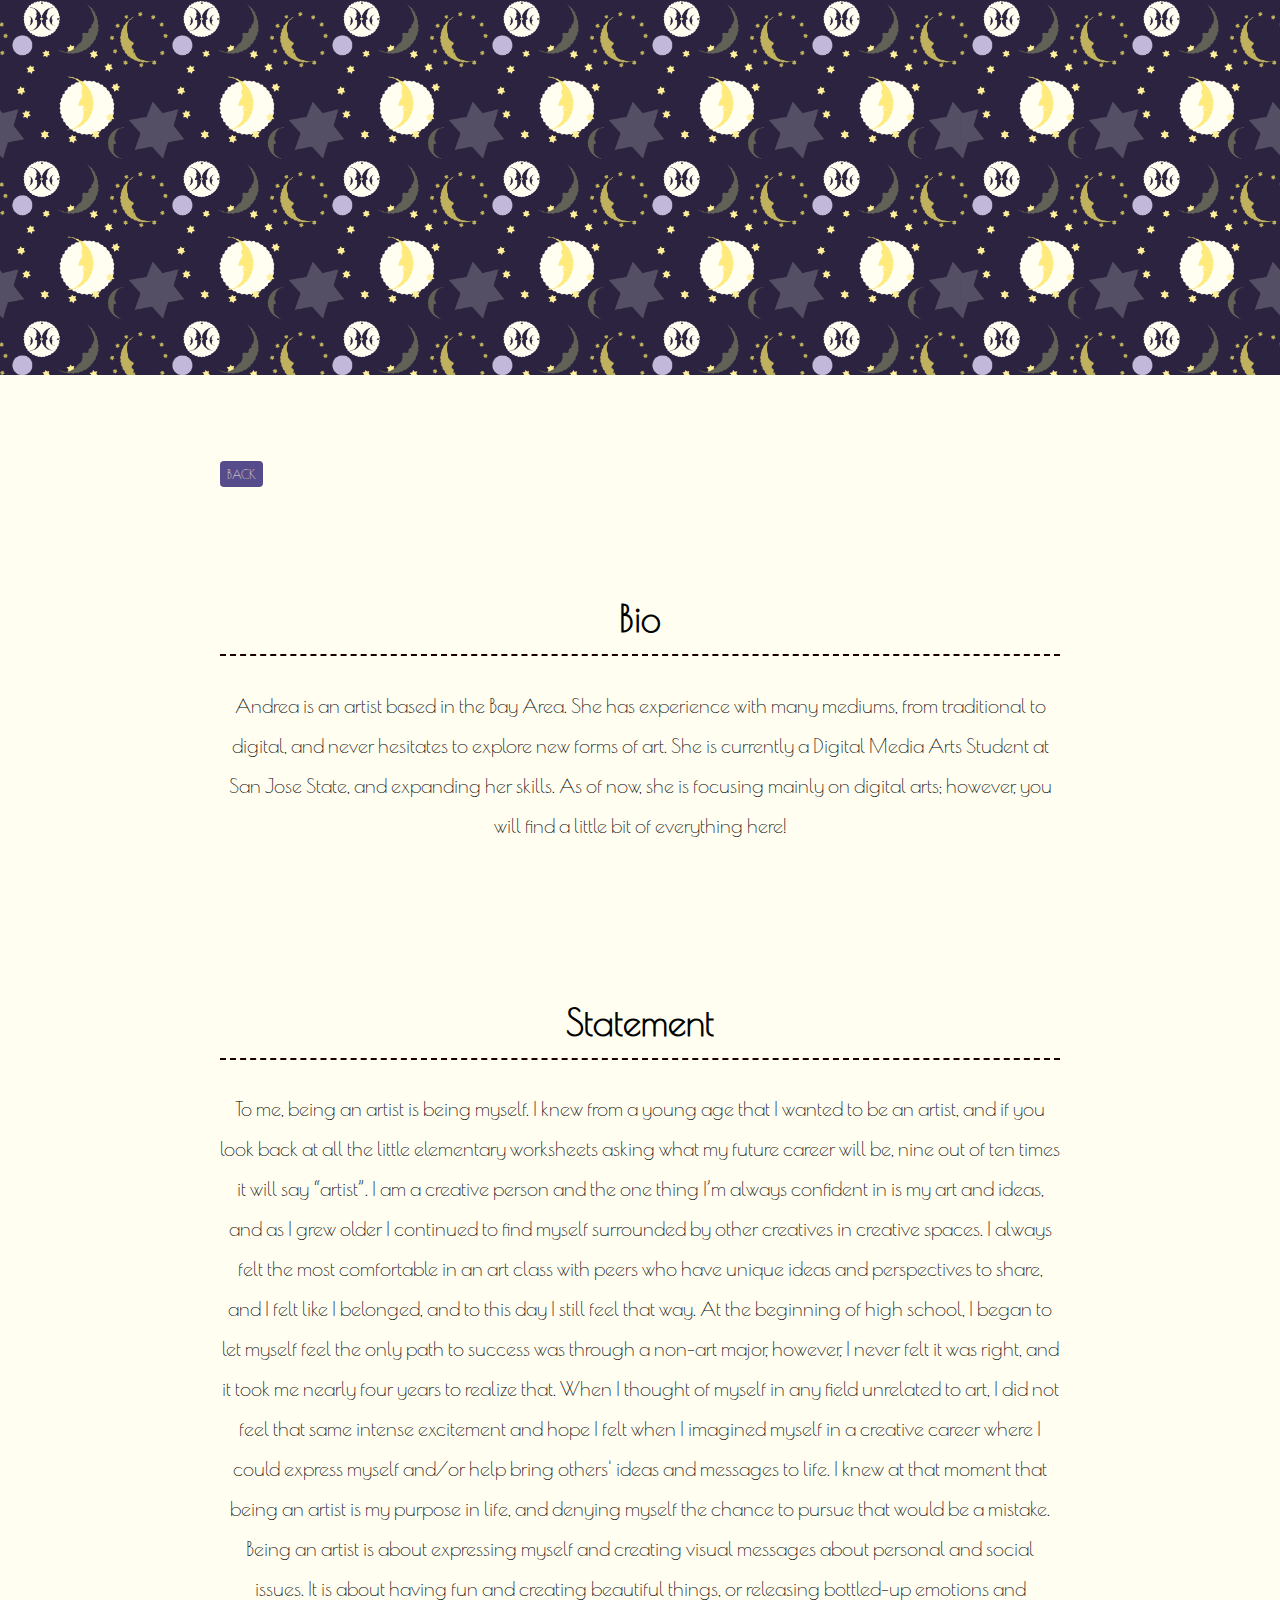
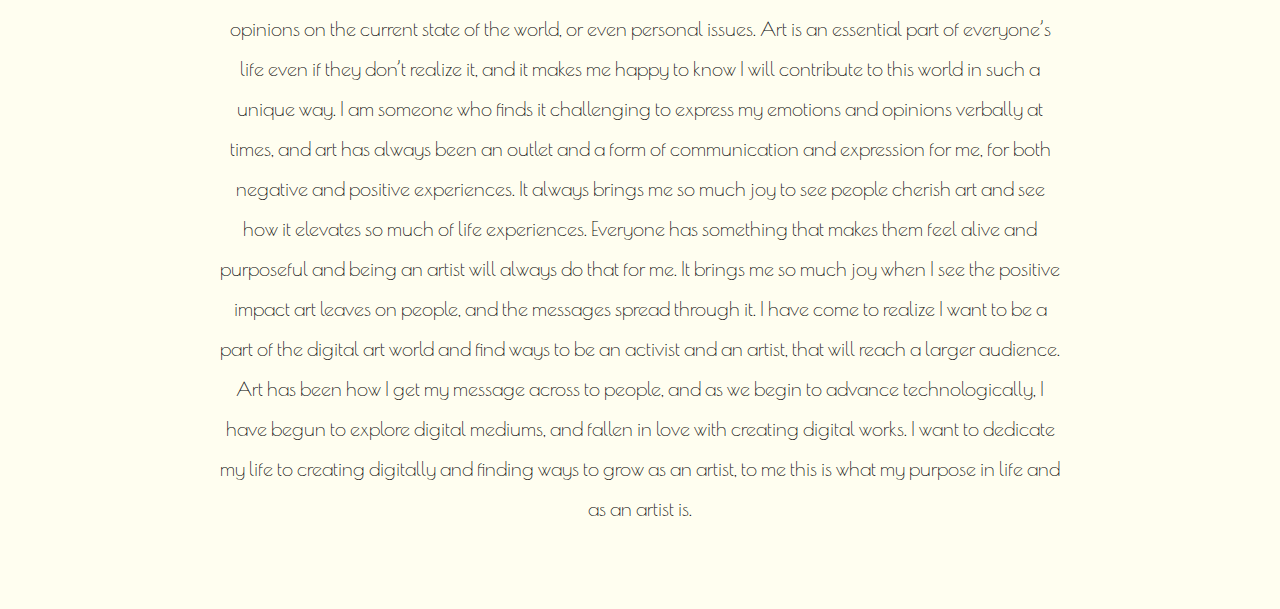
==== artiststatement.html @ 49891856 "update" ====
<!DOCTYPE html>
<html lang="en">
    <head>
        <meta charset="UTF-8">
        <meta name="viewport" content="width=device-width, initial-scale=1">
        <title> Portfolio| Andrea Arellano | Digital Media Arts Student</title>
        <link rel="preconnect" href="https://fonts.googleapis.com">
    <link rel="preconnect" href="https://fonts.gstatic.com" crossorigin>
    <link href="https://fonts.googleapis.com/css2?family=Poiret+One&family=Shippori+Mincho&display=swap" rel="stylesheet">
        <link rel="stylesheet" href="css/styles.css">
      </head>
<body class="resume">

    <header>
        <div class="content-wrapper">
            <h1></h1>
            <h2></h2>
            
            <a href="resume.html" class="btn">Back</a>
        </div>
    </header>

<main class="content-wrapper">
    <section class="resume-section">
        
        
        <h2 style="text-align: center;">Bio</h2>
      

       
        <section style="text-align: center;">
          <p>Andrea is an artist based in the Bay Area. She has experience with many mediums, from traditional to digital, and never hesitates to explore new forms of art. She is currently a Digital Media Arts Student at San Jose State, and expanding her skills. As of now, she is focusing mainly on digital arts; however, you will find a little bit of everything here!
        </p>
         
          </p> 
        </section>


    </main>

    <main class="content-wrapper">
        <section class="resume-section">
            
            
            <h2 style="text-align: center;">Statement</h2>
          
    
           
            <section style="text-align: center;">
              <p>To me, being an artist is being myself. I knew from a young age that I wanted to be an artist, and if you look back at all the little elementary worksheets asking what my future career will be, nine out of ten times it will say “artist”. I am a creative person and the one thing I’m always confident in is my art and ideas, and as I grew older I continued to find myself surrounded by other creatives in creative spaces. I always felt the most comfortable in an art class with peers who have unique ideas and perspectives to share, and I felt like I belonged, and to this day I still feel that way. At the beginning of high school, I began to let myself feel the only path to success was through a non-art major, however, I never felt it was right, and it took me nearly four years to realize that. When I thought of myself in any field unrelated to art, I did not feel that same intense excitement and hope I felt when I imagined myself in a creative career where I could express myself and/or help bring others' ideas and messages to life. I knew at that moment that being an artist is my purpose in life, and denying myself the chance to pursue that would be a mistake.
                Being an artist is about expressing myself and creating visual messages about personal and social issues. It is about having fun and creating beautiful things, or releasing bottled-up emotions and opinions on the current state of the world, or even personal issues. Art is an essential part of everyone’s life even if they don’t realize it, and it makes me happy to know I will contribute to this world in such a unique way. I am someone who finds it challenging to express my emotions and opinions verbally at times, and art has always been an outlet and a form of communication and expression for me, for both negative and positive experiences. It always brings me so much joy to see people cherish art and see how it elevates so much of life experiences. Everyone has something that makes them feel alive and purposeful and being an artist will always do that for me. It brings me so much joy when I see the positive impact art leaves on people, and the messages spread through it. 
             I have come to realize I want to be a part of the digital art world and find ways to be an activist and an artist, that will reach a larger audience. Art has been how I get my message across to people, and as we begin to advance technologically, I have begun to explore digital mediums, and fallen in love with creating digital works. I want to dedicate my life to creating digitally and finding ways to grow as an artist, to me this is what my purpose in life and as an artist is.
            
            
            
            </p>
             
              </p> 
            </section>
    
    
        </main>












   
</body>
</html>
---- css/styles.css ----
/*
COLOR PALETTE
Petal Pink #F4E9F3
Pink #FFC9D8
Mushroom #EDE8D5
Blush #D28A8C
White #FFFFFF
Dark Brown #1B0000
*/

/*GLOBAL STYLES
---------------------------------*/

html {
    box-sizing: border-box;
    font-size: 62.5%; /* setting defualt to 10px*/
  }
  *, *:before, *:after {
    box-sizing: inherit;
  }
html, body{
height: 100%;
}

body{
    background:#FFFEF0;
    margin: 0;
    font-family: "Poiret One", sans-serif;
    font-size: 2rem;
    line-height: 2;
}

h1{
    font-size: 7rem;
}

h2{
    font-size: 3.6rem;
}

h3{
    font-size: 2.7rem;
}

/*links*/
a {
color: #1B0000
}
a:hover{
    color: #ede8d5;
    text-decoration: none;
}
footer a {
    color:#ede8d5
}
footer a:hover {
    color:#1B0000;

}

.btn {
background: #564b8b;
color: #EDE8D5;
text-decoration:none;
text-transform: uppercase;
font-size: 1.2rem;
display: inline-block;
padding: 7px;
letter-spacing: .1;
line-height: 1;
border-radius: 4px;
}

.content-wrapper{
    margin: 0 auto;
    padding: 30px;
    max-width: 900px;
}

/*HOME
---------------------------------*/
.home{
    background:url(../images/Pattern01Andrea.png) no-repeat;
    background-size: cover;
    display: flex;
    flex-direction: column;
}

.home .content-wrapper{
 flex: 1 0 auto;
}

.content-bg{
    background: rgba(255, 255, 255, 0.9);
    padding: 30px;
}
@media screen and (max-width:650px){
    .home .content-wrapper {
        padding: 10px;
    }
    .content-bg{
        padding: 20px;
    }
}
/*PROFILE
---------------------------------*/
.project-item{
    margin: 30px 0;
}
.project-item img{
    width: 300px;
}

@media screen and (min-width:860px){
    .project-item{
        display: flow-root;
    }
    project-item img{
        float: left;
        margin-right: 20px;
    }
}
@media screen and (min-width:650px) and (max-width:859px){
    .project-wrapper{
        display: grid;
        grid-template-columns: repeat(2, 1fr);
        column-gap: 20px;
    }
    .project-item img {
        width: 100%;
    }
}
@media screen and (max-width:50px){
    .project-item img{
        width: 100%;
        margin-bottom: 10px;
    }
}

/*RESUME
---------------------------------*/

.resume header::before {
    background:url(../images/Pattern01Andrea.png) center;
    background-size: cover;
    content: "";
    display:block;
    height: 375px;
}
.resume-section{
    margin-bottom: 50px;
}
.resume-section h2 {
    border-bottom: 2px dashed #1B0000; 

}
.download-link {
    position:fixed;
    top: 5px;
    left: 5px;
    font-size: 1.5rem;

}
/*WORK EXPERIENCE
---------------------------------*/
.work-item{
    display: grid;
    grid-template-columns: 300px 1fr;
    column-gap: 20px;
}

/*FOOTER
---------------------------------*/
footer{
    background: #bfb5ea;
    color: #FFFFFF;
    display: flex;
    justify-content: space-between;
    padding: 0 20px;
}

.socials{
    list-style-type: none;
    padding: 0;
}

.socials li {
    display:inline-block;
    margin-left: 10px;
}
.socials img {
    width: 32px;
}

.socials img:hover {
opacity: 0.5;
}

@media screen and (min-width: 860px){
    footer{
        display: flex;
        justify-content: space-between;
        padding: 0 20px;
    }
}
@media screen and (max-width: 859px){
    footer {
        text-align: center;
        padding: 10px;
    }
}
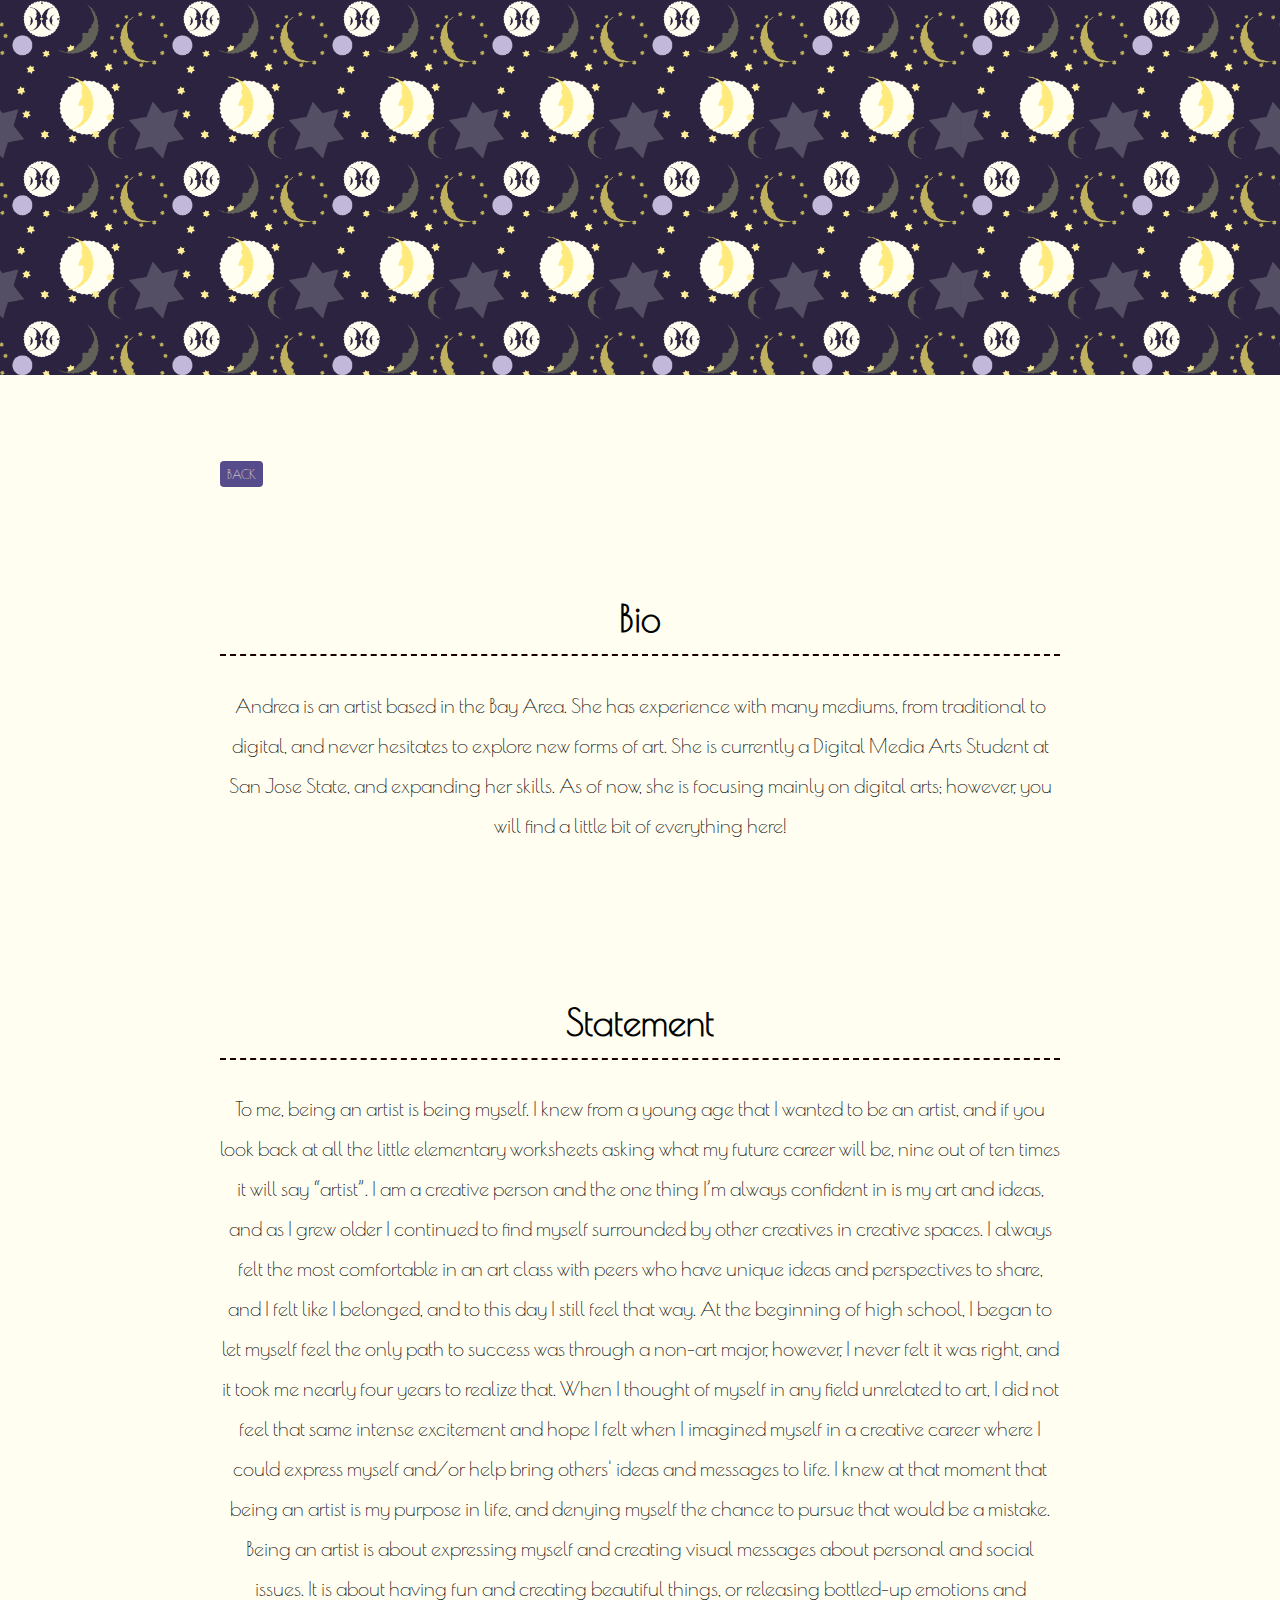
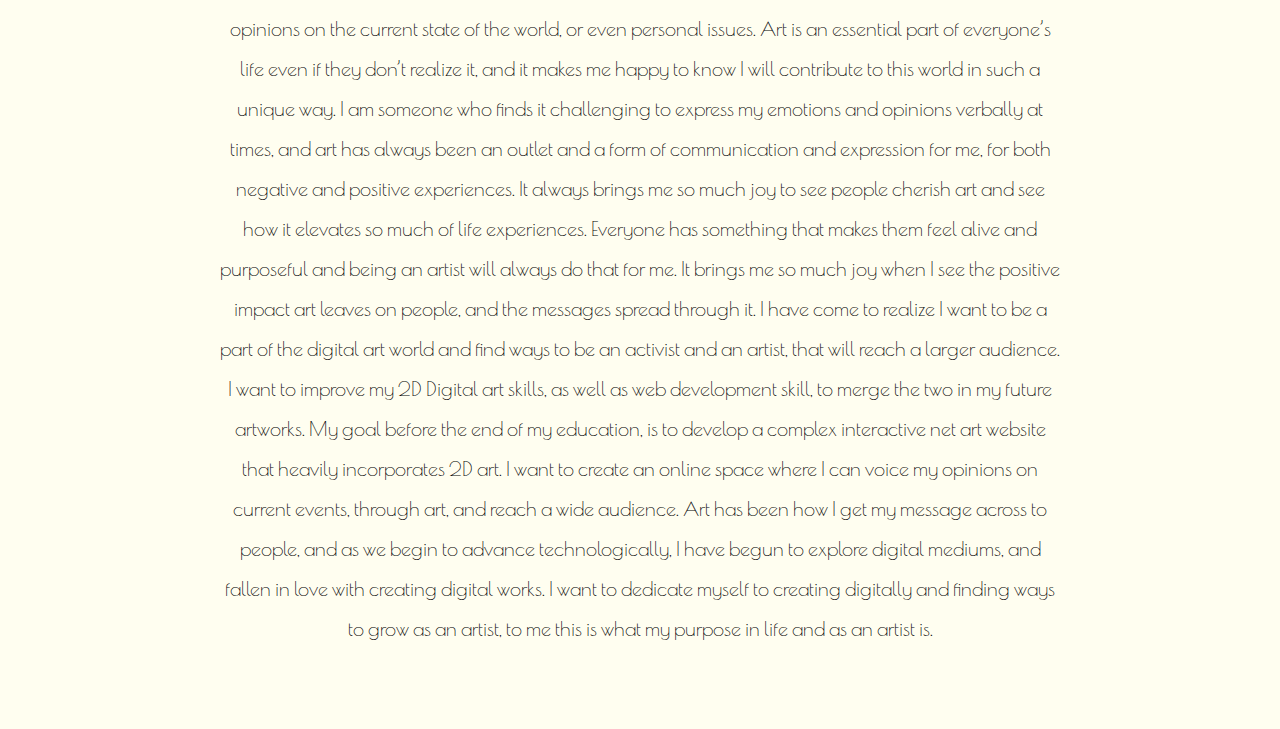
==== commit 24398fa6: "Update artiststatement.html" ====
--- a/artiststatement.html
+++ b/artiststatement.html
@@ -49,7 +49,8 @@
             <section style="text-align: center;">
               <p>To me, being an artist is being myself. I knew from a young age that I wanted to be an artist, and if you look back at all the little elementary worksheets asking what my future career will be, nine out of ten times it will say “artist”. I am a creative person and the one thing I’m always confident in is my art and ideas, and as I grew older I continued to find myself surrounded by other creatives in creative spaces. I always felt the most comfortable in an art class with peers who have unique ideas and perspectives to share, and I felt like I belonged, and to this day I still feel that way. At the beginning of high school, I began to let myself feel the only path to success was through a non-art major, however, I never felt it was right, and it took me nearly four years to realize that. When I thought of myself in any field unrelated to art, I did not feel that same intense excitement and hope I felt when I imagined myself in a creative career where I could express myself and/or help bring others' ideas and messages to life. I knew at that moment that being an artist is my purpose in life, and denying myself the chance to pursue that would be a mistake.
                 Being an artist is about expressing myself and creating visual messages about personal and social issues. It is about having fun and creating beautiful things, or releasing bottled-up emotions and opinions on the current state of the world, or even personal issues. Art is an essential part of everyone’s life even if they don’t realize it, and it makes me happy to know I will contribute to this world in such a unique way. I am someone who finds it challenging to express my emotions and opinions verbally at times, and art has always been an outlet and a form of communication and expression for me, for both negative and positive experiences. It always brings me so much joy to see people cherish art and see how it elevates so much of life experiences. Everyone has something that makes them feel alive and purposeful and being an artist will always do that for me. It brings me so much joy when I see the positive impact art leaves on people, and the messages spread through it. 
-             I have come to realize I want to be a part of the digital art world and find ways to be an activist and an artist, that will reach a larger audience. Art has been how I get my message across to people, and as we begin to advance technologically, I have begun to explore digital mediums, and fallen in love with creating digital works. I want to dedicate my life to creating digitally and finding ways to grow as an artist, to me this is what my purpose in life and as an artist is.
+             I have come to realize I want to be a part of the digital art world and find ways to be an activist and an artist, that will reach a larger audience. I want to improve my 2D Digital  art skills, as well as web development skill, to merge the two in my future artworks. My goal before the end of my education, is to develop a complex interactive net art website that heavily incorporates 2D art. I want to create an online space where I can voice my opinions on current events, through art, and reach a wide audience. Art has been how I get my message across to people, and as we begin to advance technologically, I have begun to explore digital mediums, and fallen in love with creating digital works. I want to dedicate myself to creating digitally and finding ways to grow as an artist, to me this is what my purpose in life and as an artist is.
+            
             
             
             
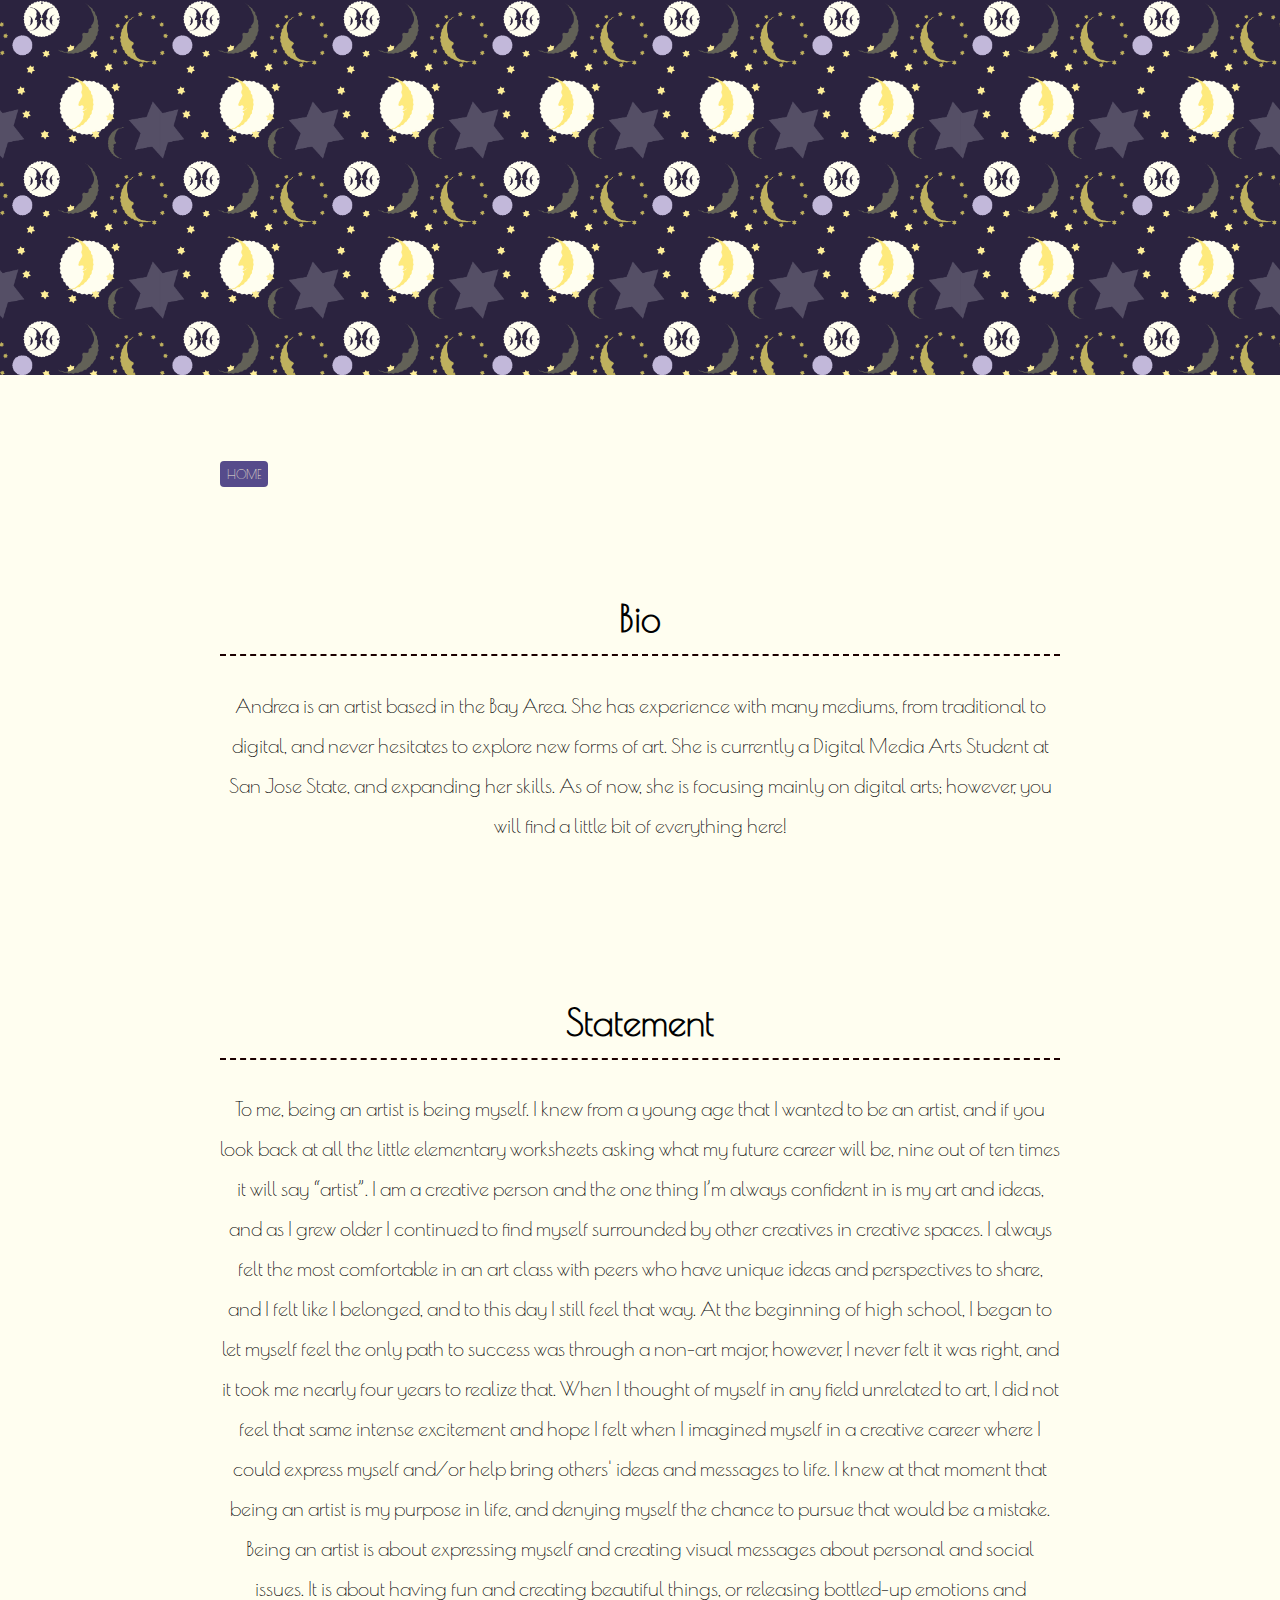
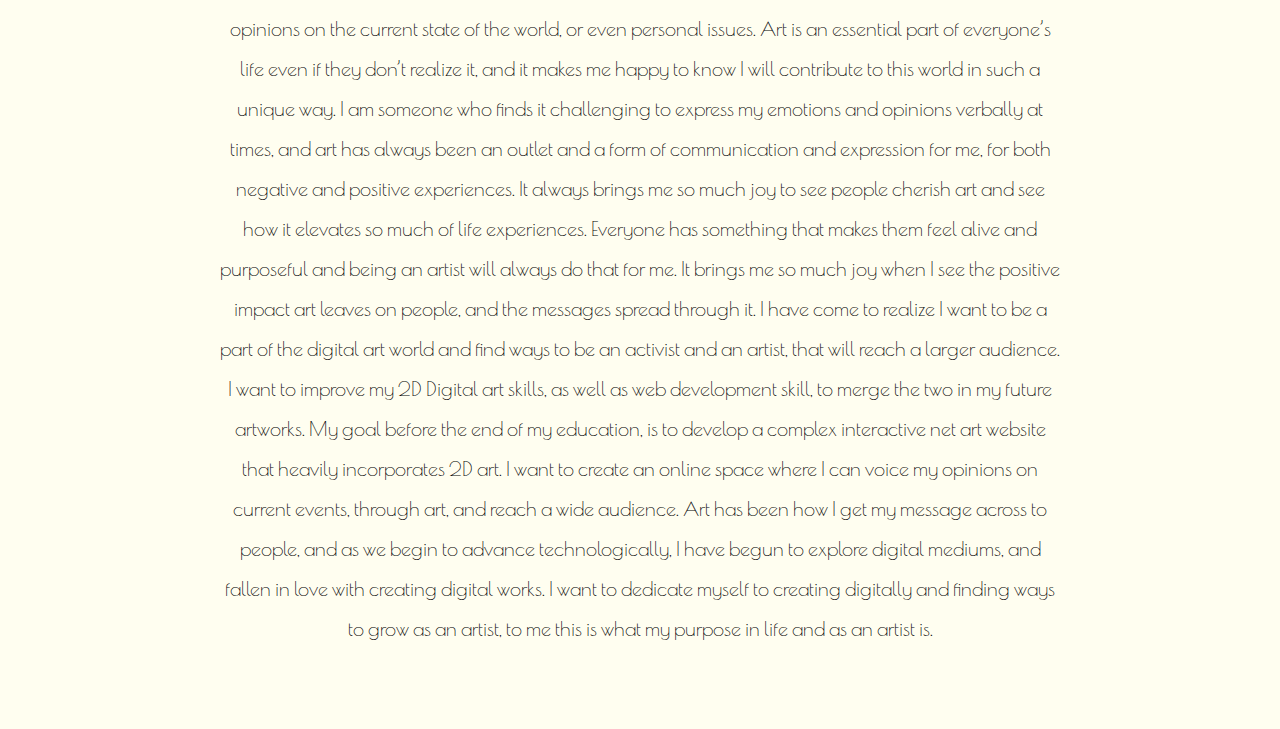
==== commit b685a2e0: "Update artiststatement.html" ====
--- a/artiststatement.html
+++ b/artiststatement.html
@@ -16,7 +16,7 @@
             <h1></h1>
             <h2></h2>
             
-            <a href="resume.html" class="btn">Back</a>
+            <a href="index.html" class="btn">Home</a>
         </div>
     </header>
 
